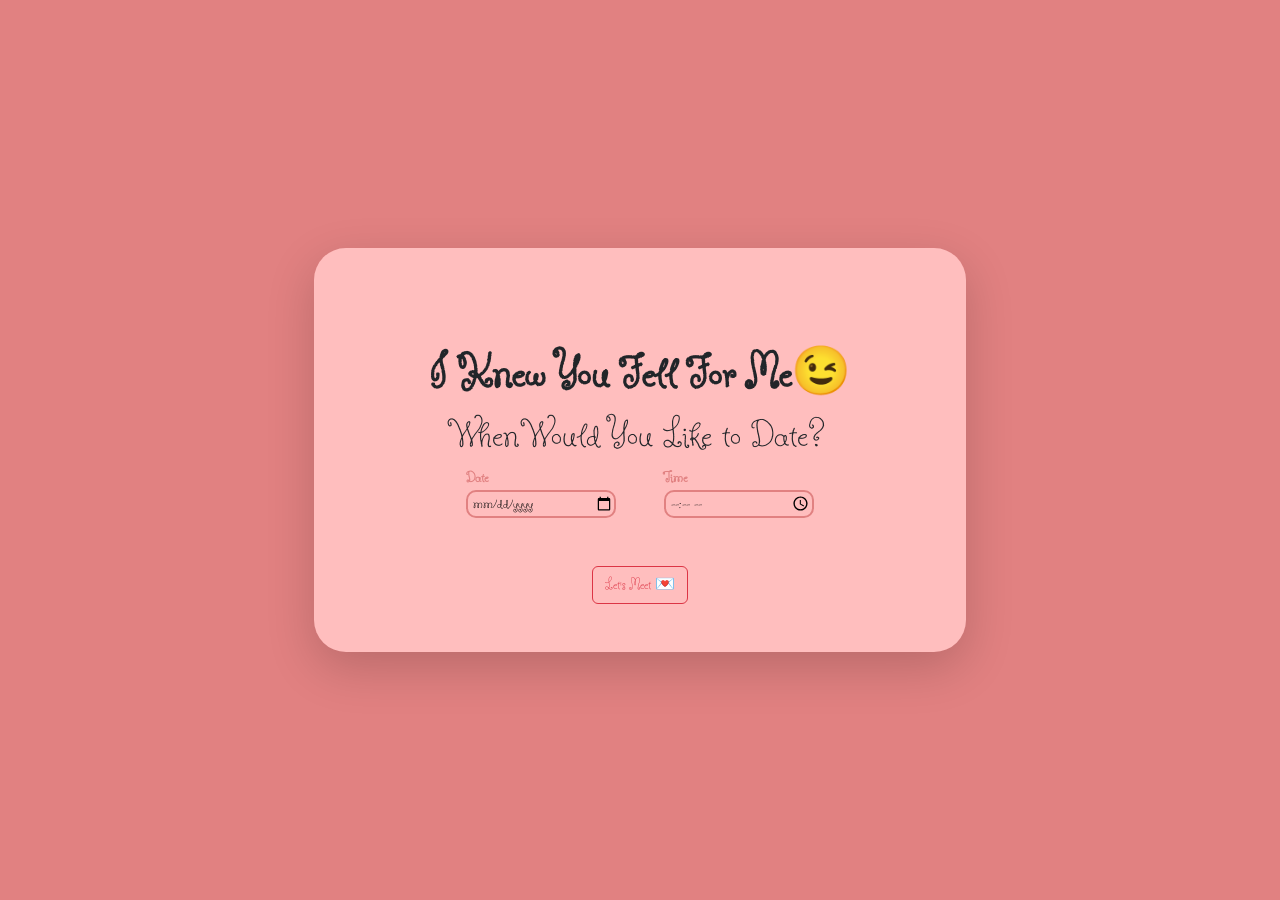
==== form.html @ 49a73cbf "Final edits" ====
<!doctype html>
<html lang="en">
  <head>
    <meta charset="UTF-8" />
    <meta name="viewport" content="width=device-width, initial-scale=1.0" />
    <title>When to meet</title>
    <link rel="preconnect" href="https://fonts.googleapis.com" />
    <link rel="preconnect" href="https://fonts.gstatic.com" crossorigin />
    <link
      href="https://fonts.googleapis.com/css2?family=Butterfly+Kids&display=swap"
      rel="stylesheet"
    />
    <link rel="stylesheet" href="css/all.min.css" />
    <link rel="stylesheet" href="css/bootstrap.min.css" />
    <link rel="stylesheet" href="css/style.css" />
    <link rel="stylesheet" href="css/media.css" />
  </head>
  <body>
    <section
      class="row vh-100 d-flex justify-content-center align-content-center main-bg-color"
    >
      <div
        class="content col-8 col-md-6 rounded-5 shadow-lg secondary-bg-color d-flex flex-column justify-content-center align-items-center p-3 p-md-5"
      >
        <h1 class="question display-5 text-center fw-bold mt-5">
          I Knew You Fell For Me😉
        </h1>
        <h2 class="question2 display-6 text-center">
          When Would You Like to Date?
        </h2>
        <form
          action="see-you.html"
          class="w-100 d-flex flex-column gap-5 justify-content-center align-items-center"
        >
          <div
            class="inputs d-flex gap-3 gap-md-5 justify-content-center align-content-center"
          >
            <div class="date-input d-flex flex-column">
              <label for="date">Date</label>
              <input type="date" id="date" />
            </div>

            <div class="time-input d-flex flex-column">
              <label for="time">Time</label>
              <input type="time" id="time" />
            </div>
          </div>
          <button type="submit" class="btn btn-outline-danger w-md-25">
            Let's Meet 💌
          </button>
        </form>
      </div>
    </section>

    <script src="js/main.js"></script>
    <script src="js/bootstrap.bundle.min.js"></script>
  </body>
</html>
---- css/style.css ----
* {
  margin: 0;
  padding: 0;
  font-family: var(--main-font);
  box-sizing: border-box;
}

:root {
  --main-font: "Butterfly Kids", cursive;
  --main-bg-color: #e18181;
  --secondary-bg-color: #ffbebe;
}
.main-font {
  font-family: var(--main-font);
}
.main-bg-color {
  background-color: var(--main-bg-color);
}
.secondary-bg-color {
  background-color: var(--secondary-bg-color);
}

.yes-no-color {
  color: brown;
}

.no {
  transition: all 0.2s ease;
}

.no::after {
  content: "🤬";
  display: none;
}

.no-container:hover .no {
  transform: translate(-100px, 110px);
}

.no-container:hover .no::after {
  display: inline;
}

.yes-container {
  transition: all 0.2s ease;
}

.yes {
  position: relative;
  transition: all 0.2s ease;
}

.yes-container:hover {
  transform: scale(2);
}
.yes-container:hover .yes {
  background-color: #e18181;
  padding: 5px 10px;
  border-radius: 10px 10px 0 0;
  border-bottom: 3px solid brown;
}

#date,
#time {
  background-color: var(--secondary-bg-color);
  border: 2px solid var(--main-bg-color);
  border-radius: 10px;
  padding-left: 5px;
}

label {
  color: var(--main-bg-color);
  font-weight: bold;
}

.see-you {
  color: brown;
}
---- css/media.css ----
@media (width < 400px) {
  .response-container .yes,
  .response-container .no {
    font-size: 20px;
    font-weight: bold;
  }
  .question {
    font-size: 25px;
  }
  .question2 {
    font-size: 20px;
  }
}

@media (width > 766px) {
  #date,
  #time {
    width: 150px;
  }
}
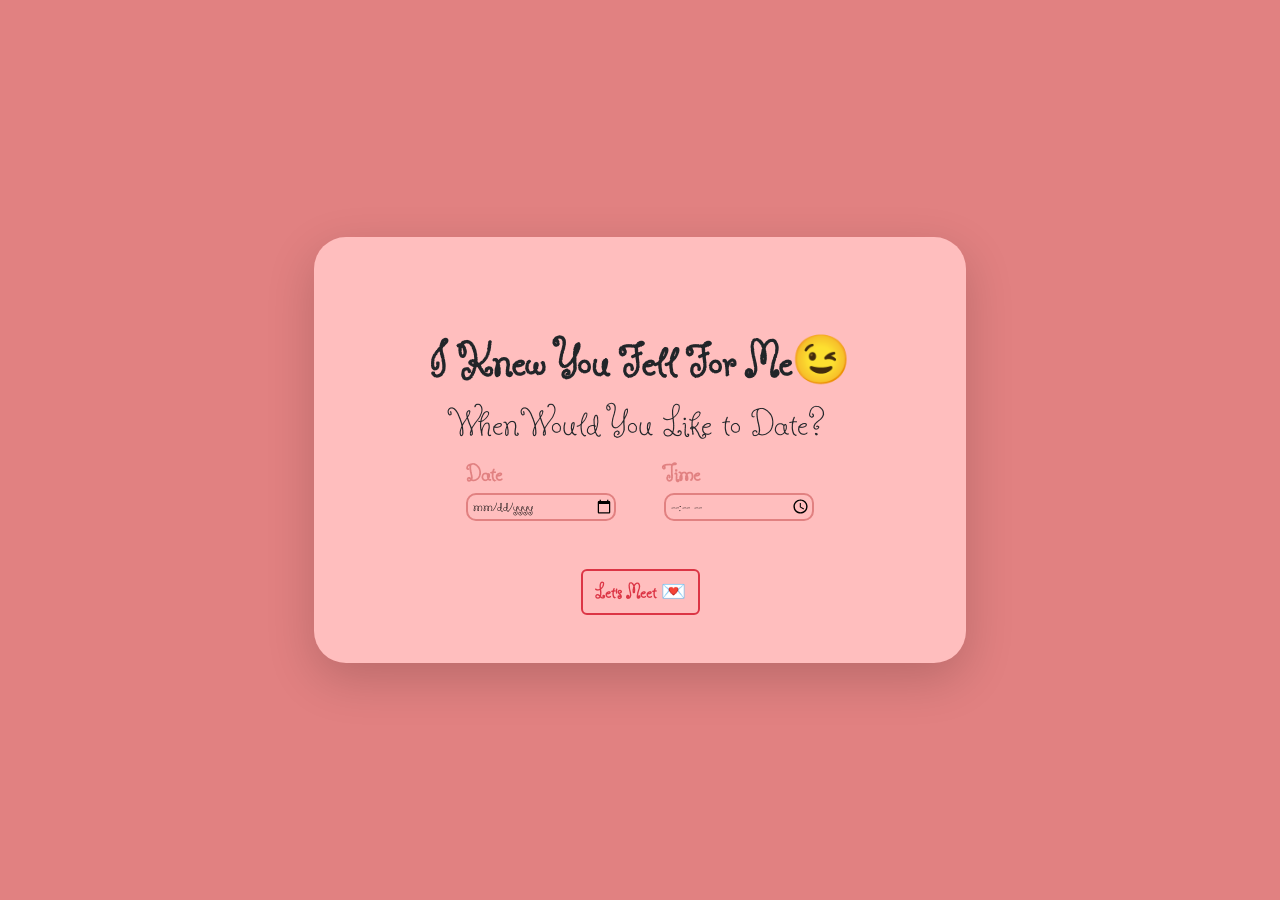
==== commit de394e68: "Some styling" ====
--- a/form.html
+++ b/form.html
@@ -10,6 +10,7 @@
       href="https://fonts.googleapis.com/css2?family=Butterfly+Kids&display=swap"
       rel="stylesheet"
     />
+    <link rel="shortcut icon" href="Images/favicon2.JPG" type="image/x-icon" />
     <link rel="stylesheet" href="css/all.min.css" />
     <link rel="stylesheet" href="css/bootstrap.min.css" />
     <link rel="stylesheet" href="css/style.css" />
@@ -37,15 +38,18 @@
           >
             <div class="date-input d-flex flex-column">
               <label for="date">Date</label>
-              <input type="date" id="date" />
+              <input type="date" id="date" required />
             </div>
 
             <div class="time-input d-flex flex-column">
               <label for="time">Time</label>
-              <input type="time" id="time" />
+              <input type="time" id="time" required />
             </div>
           </div>
-          <button type="submit" class="btn btn-outline-danger w-md-25">
+          <button
+            type="submit"
+            class="btn btn-outline-danger border-2 w-md-25 fw-bold fs-5"
+          >
             Let's Meet 💌
           </button>
         </form>
--- a/css/style.css
+++ b/css/style.css
@@ -71,6 +71,7 @@
 label {
   color: var(--main-bg-color);
   font-weight: bold;
+  font-size: 25px;
 }
 
 .see-you {
